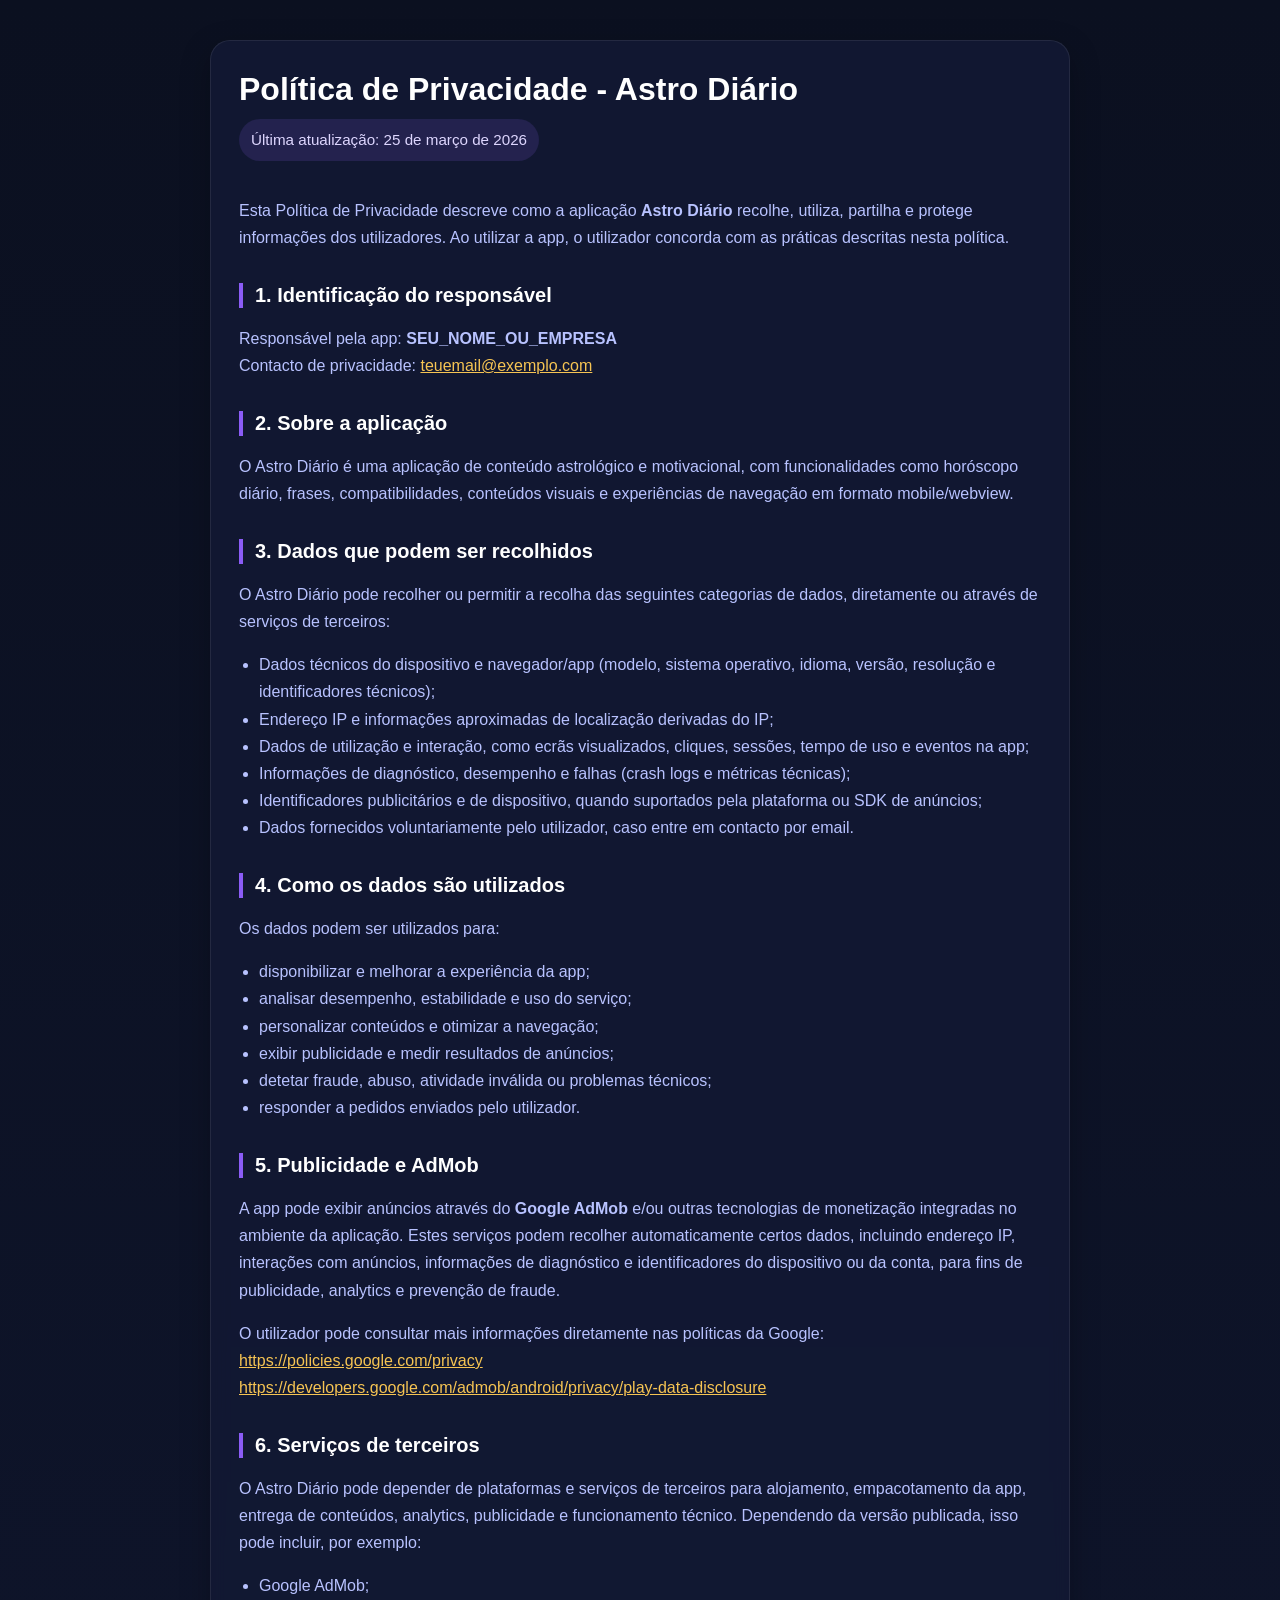
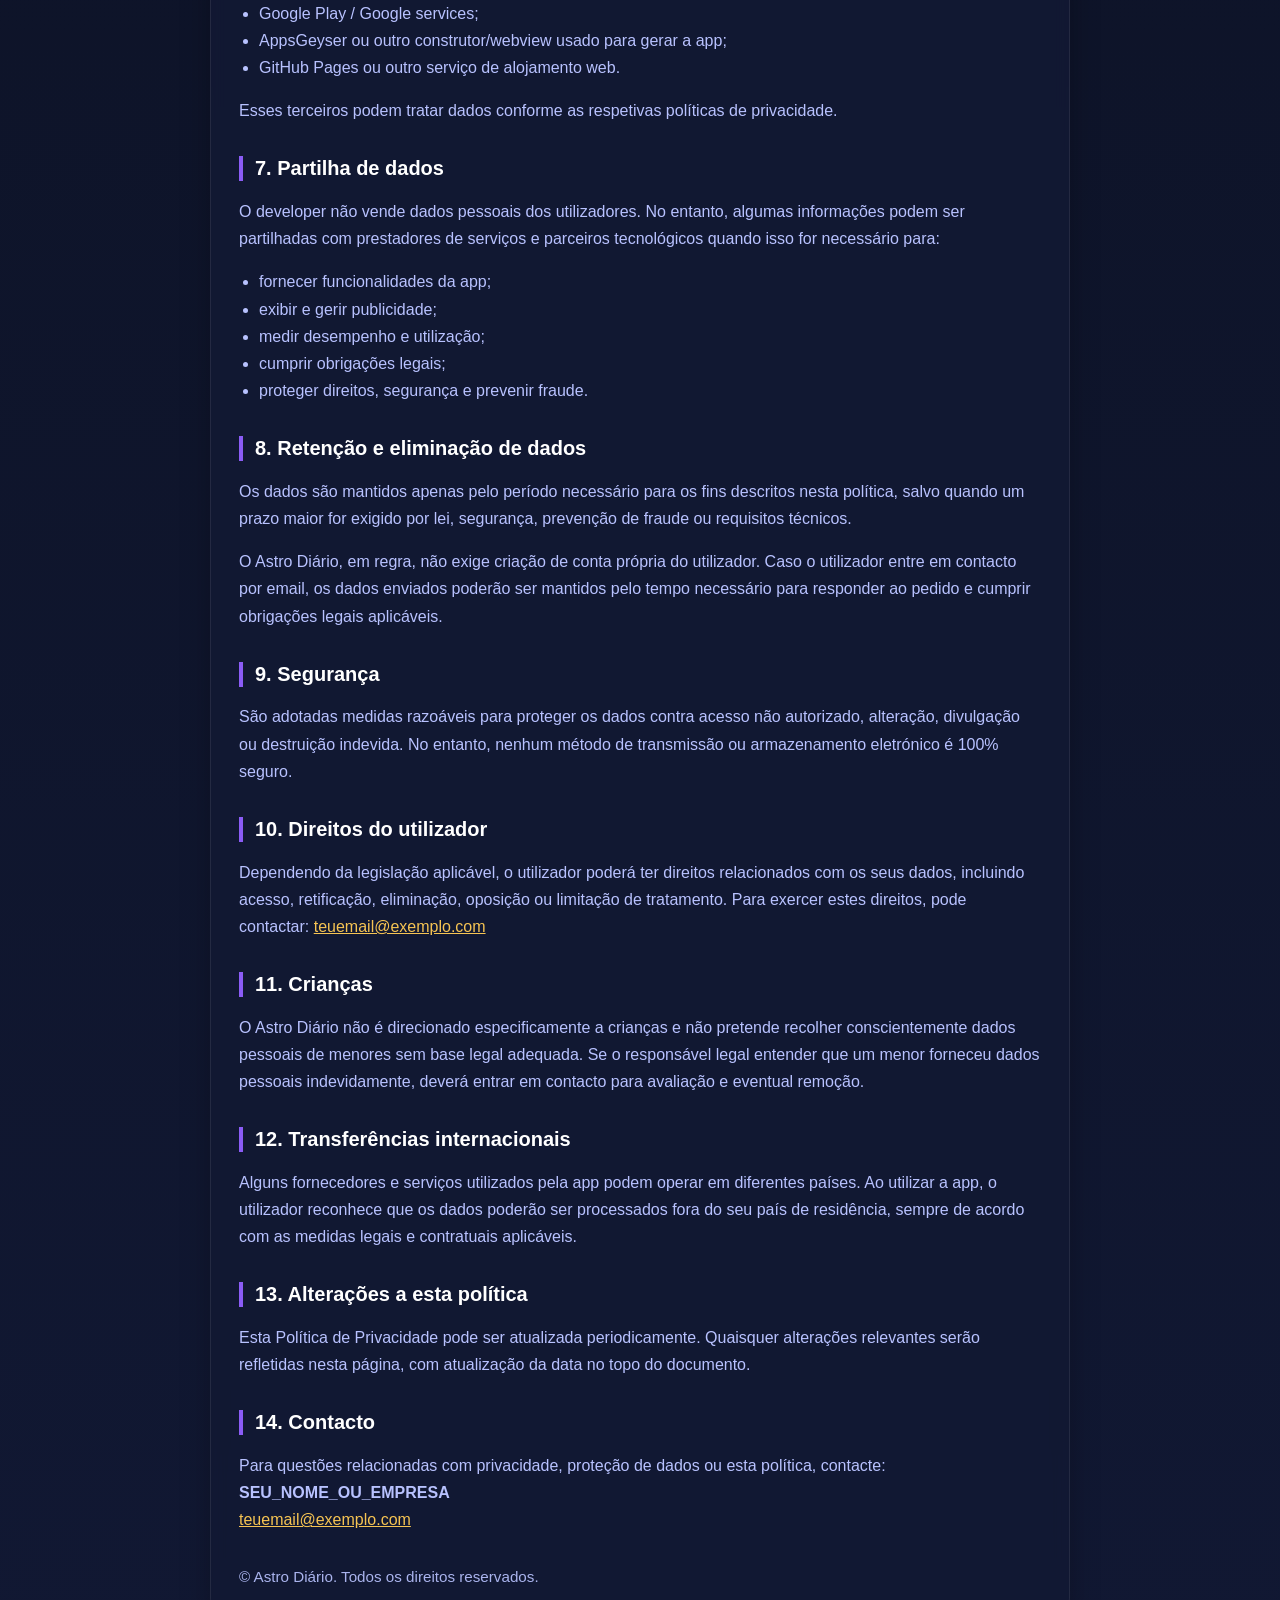
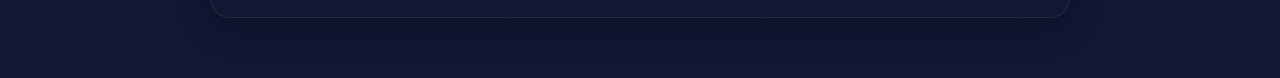
==== privacy.html @ 438c1e1a "Create privacy.html" ====
<!DOCTYPE html>
<html lang="pt-PT">
<head>
  <meta charset="UTF-8" />
  <meta name="viewport" content="width=device-width, initial-scale=1.0" />
  <title>Política de Privacidade - Astro Diário</title>
  <meta name="description" content="Política de Privacidade da app Astro Diário." />
  <meta name="robots" content="index,follow" />
  <style>
    :root{
      --bg:#0b1020;
      --card:#121933;
      --text:#eef2ff;
      --muted:#b8c2ff;
      --accent:#8b5cf6;
      --accent-2:#f6c453;
      --border:rgba(255,255,255,.08);
    }
    *{box-sizing:border-box}
    body{
      margin:0;
      font-family:Arial,Helvetica,sans-serif;
      background:linear-gradient(180deg,#0b1020 0%,#111833 100%);
      color:var(--text);
      line-height:1.7;
    }
    .wrap{
      max-width:900px;
      margin:0 auto;
      padding:40px 20px 60px;
    }
    .card{
      background:rgba(18,25,51,.9);
      border:1px solid var(--border);
      border-radius:20px;
      padding:28px;
      box-shadow:0 10px 30px rgba(0,0,0,.25);
      backdrop-filter: blur(8px);
    }
    h1,h2,h3{line-height:1.25;margin-top:0}
    h1{
      font-size:2rem;
      margin-bottom:10px;
      color:#fff;
    }
    h2{
      margin-top:32px;
      color:#fff;
      font-size:1.25rem;
      border-left:4px solid var(--accent);
      padding-left:12px;
    }
    p,li{color:var(--muted)}
    a{color:var(--accent-2)}
    .meta{
      display:inline-block;
      margin-bottom:20px;
      padding:8px 12px;
      border-radius:999px;
      background:rgba(139,92,246,.15);
      color:#ddd6fe;
      font-size:.95rem;
    }
    ul{padding-left:20px}
    .footer{
      margin-top:30px;
      font-size:.95rem;
      color:#aab4ee;
    }
  </style>
</head>
<body>
  <div class="wrap">
    <div class="card">
      <h1>Política de Privacidade - Astro Diário</h1>
      <div class="meta">Última atualização: 25 de março de 2026</div>

      <p>
        Esta Política de Privacidade descreve como a aplicação <strong>Astro Diário</strong>
        recolhe, utiliza, partilha e protege informações dos utilizadores.
        Ao utilizar a app, o utilizador concorda com as práticas descritas nesta política.
      </p>

      <h2>1. Identificação do responsável</h2>
      <p>
        Responsável pela app: <strong>SEU_NOME_OU_EMPRESA</strong><br />
        Contacto de privacidade: <a href="mailto:teuemail@exemplo.com">teuemail@exemplo.com</a>
      </p>

      <h2>2. Sobre a aplicação</h2>
      <p>
        O Astro Diário é uma aplicação de conteúdo astrológico e motivacional, com
        funcionalidades como horóscopo diário, frases, compatibilidades, conteúdos visuais
        e experiências de navegação em formato mobile/webview.
      </p>

      <h2>3. Dados que podem ser recolhidos</h2>
      <p>
        O Astro Diário pode recolher ou permitir a recolha das seguintes categorias de dados,
        diretamente ou através de serviços de terceiros:
      </p>
      <ul>
        <li>Dados técnicos do dispositivo e navegador/app (modelo, sistema operativo, idioma, versão, resolução e identificadores técnicos);</li>
        <li>Endereço IP e informações aproximadas de localização derivadas do IP;</li>
        <li>Dados de utilização e interação, como ecrãs visualizados, cliques, sessões, tempo de uso e eventos na app;</li>
        <li>Informações de diagnóstico, desempenho e falhas (crash logs e métricas técnicas);</li>
        <li>Identificadores publicitários e de dispositivo, quando suportados pela plataforma ou SDK de anúncios;</li>
        <li>Dados fornecidos voluntariamente pelo utilizador, caso entre em contacto por email.</li>
      </ul>

      <h2>4. Como os dados são utilizados</h2>
      <p>Os dados podem ser utilizados para:</p>
      <ul>
        <li>disponibilizar e melhorar a experiência da app;</li>
        <li>analisar desempenho, estabilidade e uso do serviço;</li>
        <li>personalizar conteúdos e otimizar a navegação;</li>
        <li>exibir publicidade e medir resultados de anúncios;</li>
        <li>detetar fraude, abuso, atividade inválida ou problemas técnicos;</li>
        <li>responder a pedidos enviados pelo utilizador.</li>
      </ul>

      <h2>5. Publicidade e AdMob</h2>
      <p>
        A app pode exibir anúncios através do <strong>Google AdMob</strong> e/ou outras tecnologias de monetização
        integradas no ambiente da aplicação. Estes serviços podem recolher automaticamente certos dados,
        incluindo endereço IP, interações com anúncios, informações de diagnóstico e identificadores
        do dispositivo ou da conta, para fins de publicidade, analytics e prevenção de fraude.
      </p>
      <p>
        O utilizador pode consultar mais informações diretamente nas políticas da Google:
        <br />
        <a href="https://policies.google.com/privacy" target="_blank" rel="noopener noreferrer">https://policies.google.com/privacy</a><br />
        <a href="https://developers.google.com/admob/android/privacy/play-data-disclosure" target="_blank" rel="noopener noreferrer">https://developers.google.com/admob/android/privacy/play-data-disclosure</a>
      </p>

      <h2>6. Serviços de terceiros</h2>
      <p>
        O Astro Diário pode depender de plataformas e serviços de terceiros para alojamento,
        empacotamento da app, entrega de conteúdos, analytics, publicidade e funcionamento técnico.
        Dependendo da versão publicada, isso pode incluir, por exemplo:
      </p>
      <ul>
        <li>Google AdMob;</li>
        <li>Google Play / Google services;</li>
        <li>AppsGeyser ou outro construtor/webview usado para gerar a app;</li>
        <li>GitHub Pages ou outro serviço de alojamento web.</li>
      </ul>
      <p>
        Esses terceiros podem tratar dados conforme as respetivas políticas de privacidade.
      </p>

      <h2>7. Partilha de dados</h2>
      <p>
        O developer não vende dados pessoais dos utilizadores. No entanto, algumas informações
        podem ser partilhadas com prestadores de serviços e parceiros tecnológicos quando isso for
        necessário para:
      </p>
      <ul>
        <li>fornecer funcionalidades da app;</li>
        <li>exibir e gerir publicidade;</li>
        <li>medir desempenho e utilização;</li>
        <li>cumprir obrigações legais;</li>
        <li>proteger direitos, segurança e prevenir fraude.</li>
      </ul>

      <h2>8. Retenção e eliminação de dados</h2>
      <p>
        Os dados são mantidos apenas pelo período necessário para os fins descritos nesta política,
        salvo quando um prazo maior for exigido por lei, segurança, prevenção de fraude ou requisitos técnicos.
      </p>
      <p>
        O Astro Diário, em regra, não exige criação de conta própria do utilizador. Caso o utilizador entre
        em contacto por email, os dados enviados poderão ser mantidos pelo tempo necessário para responder
        ao pedido e cumprir obrigações legais aplicáveis.
      </p>

      <h2>9. Segurança</h2>
      <p>
        São adotadas medidas razoáveis para proteger os dados contra acesso não autorizado, alteração,
        divulgação ou destruição indevida. No entanto, nenhum método de transmissão ou armazenamento
        eletrónico é 100% seguro.
      </p>

      <h2>10. Direitos do utilizador</h2>
      <p>
        Dependendo da legislação aplicável, o utilizador poderá ter direitos relacionados com os seus dados,
        incluindo acesso, retificação, eliminação, oposição ou limitação de tratamento.
        Para exercer estes direitos, pode contactar:
        <a href="mailto:teuemail@exemplo.com">teuemail@exemplo.com</a>
      </p>

      <h2>11. Crianças</h2>
      <p>
        O Astro Diário não é direcionado especificamente a crianças e não pretende recolher conscientemente
        dados pessoais de menores sem base legal adequada. Se o responsável legal entender que um menor forneceu
        dados pessoais indevidamente, deverá entrar em contacto para avaliação e eventual remoção.
      </p>

      <h2>12. Transferências internacionais</h2>
      <p>
        Alguns fornecedores e serviços utilizados pela app podem operar em diferentes países.
        Ao utilizar a app, o utilizador reconhece que os dados poderão ser processados fora do seu país de residência,
        sempre de acordo com as medidas legais e contratuais aplicáveis.
      </p>

      <h2>13. Alterações a esta política</h2>
      <p>
        Esta Política de Privacidade pode ser atualizada periodicamente. Quaisquer alterações relevantes
        serão refletidas nesta página, com atualização da data no topo do documento.
      </p>

      <h2>14. Contacto</h2>
      <p>
        Para questões relacionadas com privacidade, proteção de dados ou esta política, contacte:
        <br />
        <strong>SEU_NOME_OU_EMPRESA</strong><br />
        <a href="mailto:teuemail@exemplo.com">teuemail@exemplo.com</a>
      </p>

      <div class="footer">
        © Astro Diário. Todos os direitos reservados.
      </div>
    </div>
  </div>
</body>
</html>
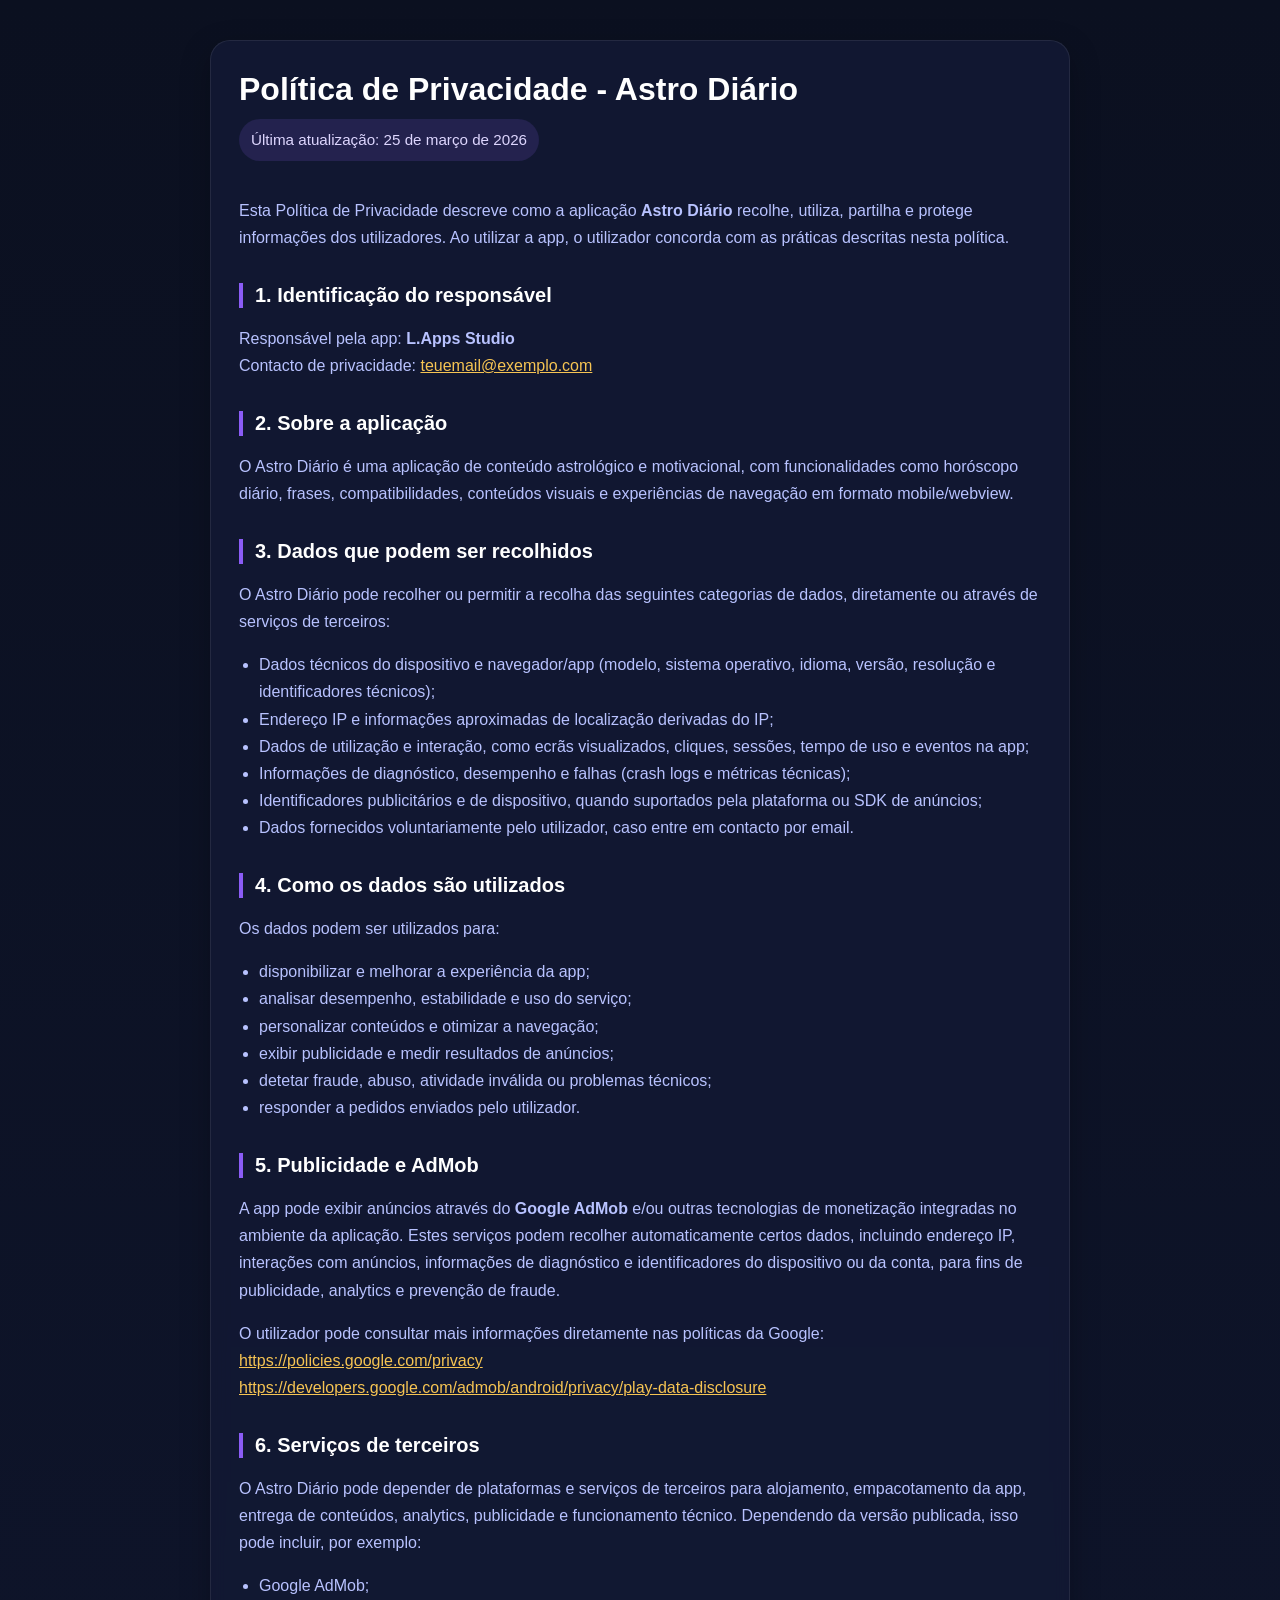
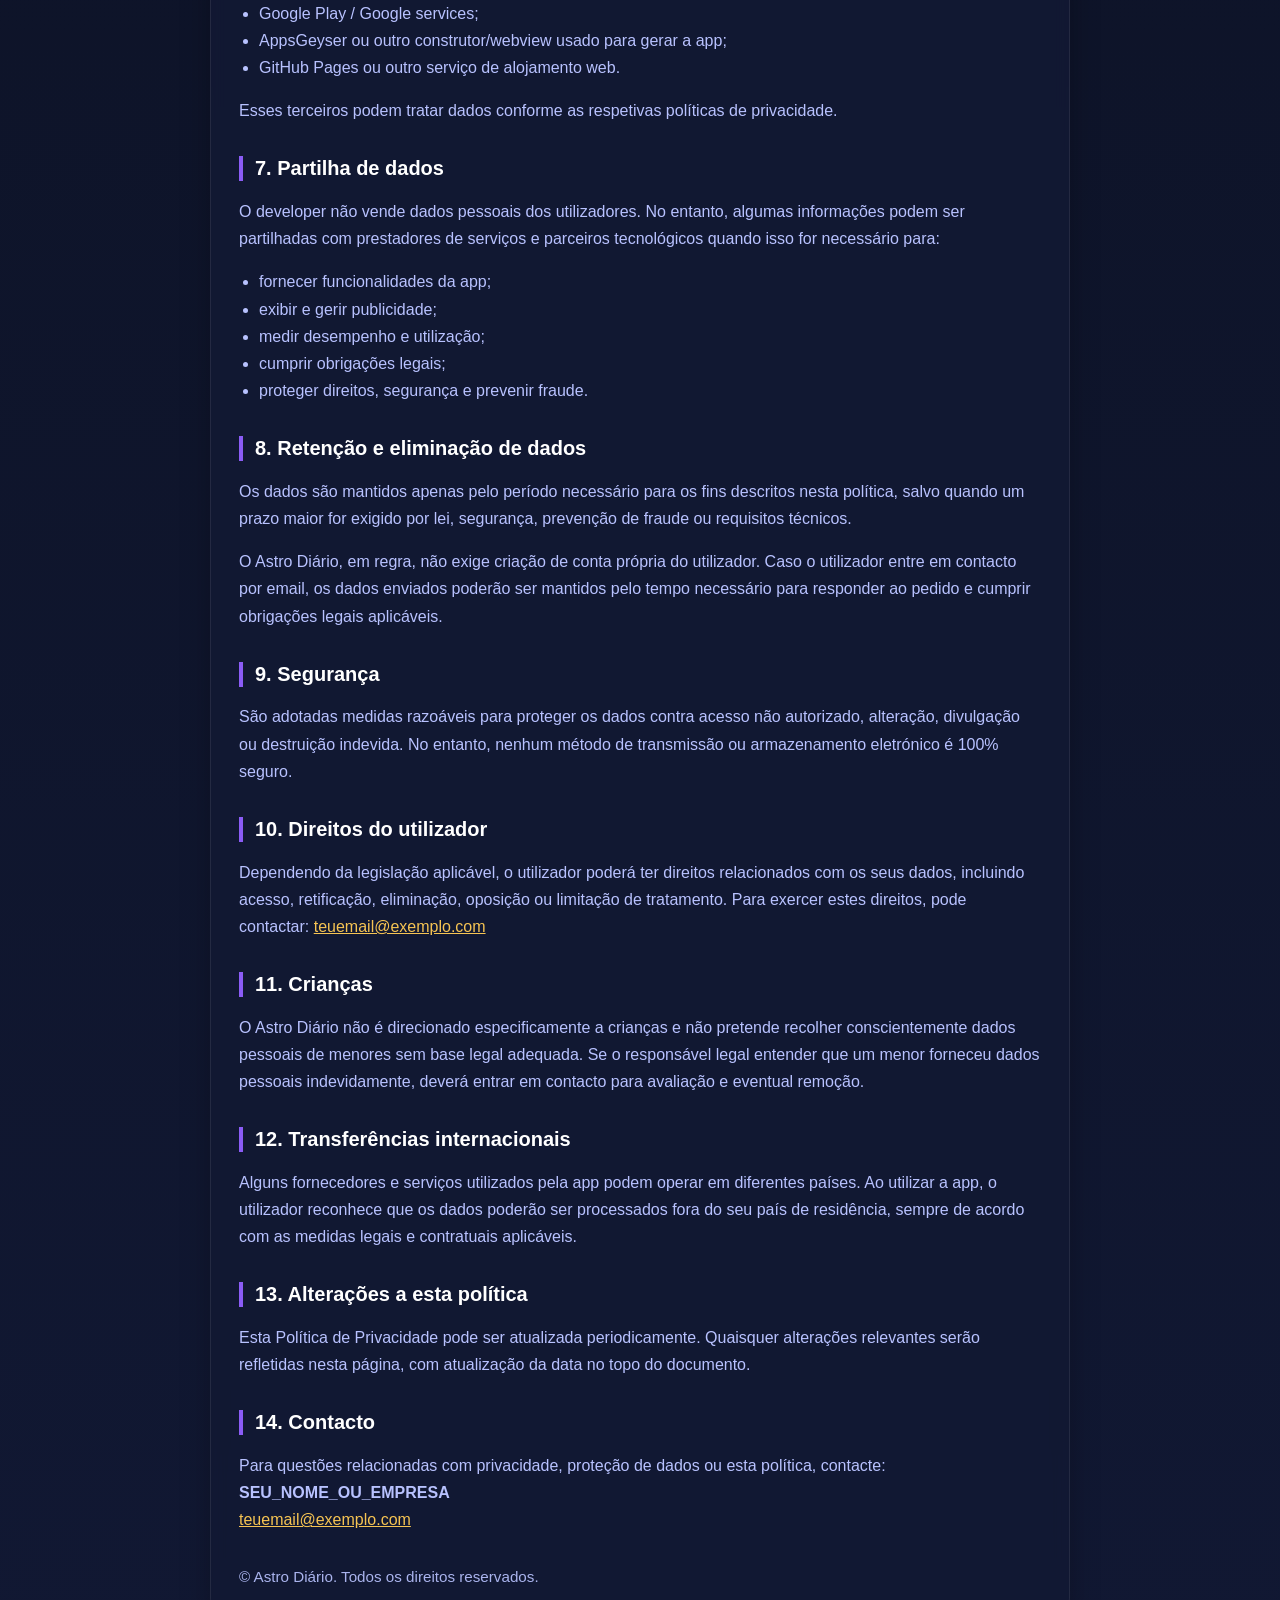
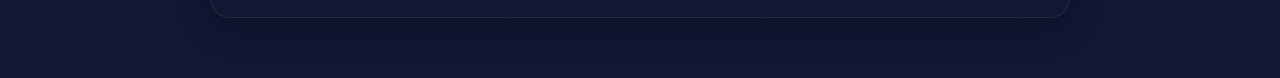
==== commit 46513d40: "Update privacy.html" ====
--- a/privacy.html
+++ b/privacy.html
@@ -83,8 +83,8 @@
 
       <h2>1. Identificação do responsável</h2>
       <p>
-        Responsável pela app: <strong>SEU_NOME_OU_EMPRESA</strong><br />
-        Contacto de privacidade: <a href="mailto:teuemail@exemplo.com">teuemail@exemplo.com</a>
+        Responsável pela app: <strong>L.Apps Studio</strong><br />
+        Contacto de privacidade: <a href="mailto:dontasko.geral@gmail.com">teuemail@exemplo.com</a>
       </p>
 
       <h2>2. Sobre a aplicação</h2>
@@ -186,7 +186,7 @@
         Dependendo da legislação aplicável, o utilizador poderá ter direitos relacionados com os seus dados,
         incluindo acesso, retificação, eliminação, oposição ou limitação de tratamento.
         Para exercer estes direitos, pode contactar:
-        <a href="mailto:teuemail@exemplo.com">teuemail@exemplo.com</a>
+        <a href="mailto:dontasko.geral@gmail.com">teuemail@exemplo.com</a>
       </p>
 
       <h2>11. Crianças</h2>
@@ -214,7 +214,7 @@
         Para questões relacionadas com privacidade, proteção de dados ou esta política, contacte:
         <br />
         <strong>SEU_NOME_OU_EMPRESA</strong><br />
-        <a href="mailto:teuemail@exemplo.com">teuemail@exemplo.com</a>
+        <a href="mailto:dontasko.geral@gmail.com">teuemail@exemplo.com</a>
       </p>
 
       <div class="footer">
